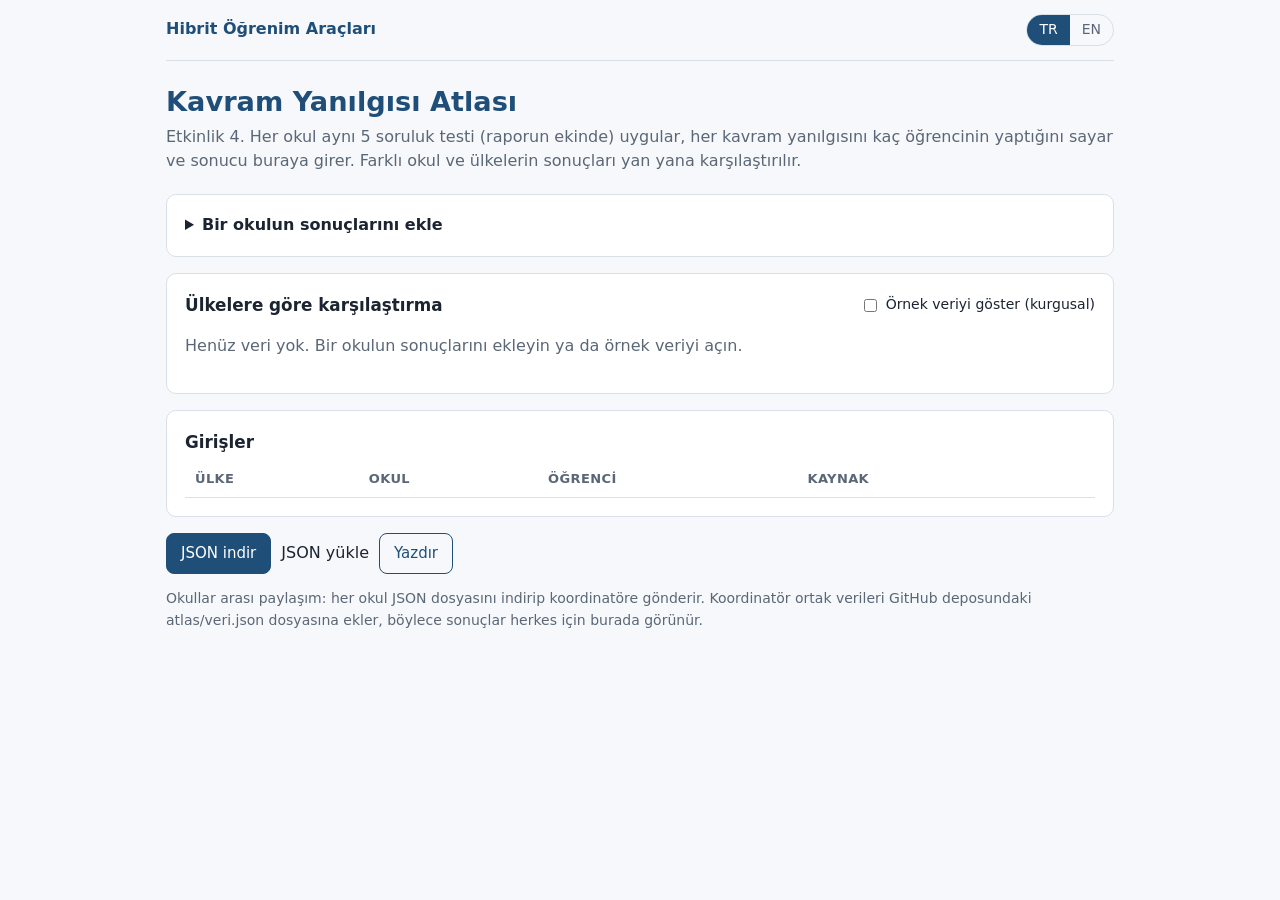
==== atlas/index.html @ b0fda3ae "Hibrit Öğrenim dijital araçları: çıkış bileti, etiket karşılaştırma, atlas, etik pusula, sözlük Co-A" ====
<!doctype html>
<html lang="tr">
<head>
<meta charset="utf-8">
<meta name="viewport" content="width=device-width, initial-scale=1">
<title>Kavram Yanılgısı Atlası</title>
<link rel="stylesheet" href="../assets/style.css">
<style>
  .legend { display:flex; flex-wrap:wrap; gap:12px; font-size:14px; margin-bottom:8px; }
  .legend i { display:inline-block; width:12px; height:12px; border-radius:3px; margin-right:5px; vertical-align:-1px; }
  .kblock { padding:10px 0; border-bottom:1px solid var(--line); }
  .kblock:last-child { border-bottom:0; }
  .mini { display:grid; grid-template-columns: 130px 1fr 48px; gap:8px; align-items:center; font-size:13px; margin:3px 0; }
  .entry { display:grid; gap:8px; grid-template-columns: repeat(auto-fill, minmax(120px, 1fr)); }
  .entry label { font-size:13px; color:var(--muted); display:flex; flex-direction:column; gap:3px; }
</style>
</head>
<body>
<div class="wrap">
  <h1 data-en="Misconception Atlas">Kavram Yanılgısı Atlası</h1>
  <p class="lead" data-en="Station 4. Each school applies the same 5-question test (Appendix of the report), counts how many students made each misconception and enters the result here. Results from different schools and countries are compared side by side.">Etkinlik 4. Her okul aynı 5 soruluk testi (raporun ekinde) uygular, her kavram yanılgısını kaç öğrencinin yaptığını sayar ve sonucu buraya girer. Farklı okul ve ülkelerin sonuçları yan yana karşılaştırılır.</p>

  <details class="card noprint">
    <summary><b data-en="Add a school's results">Bir okulun sonuçlarını ekle</b></summary>
    <div class="entry" style="margin-top:12px">
      <label><span data-en="Country">Ülke</span><input type="text" id="country" placeholder="Türkiye"></label>
      <label><span data-en="School code">Okul kodu</span><input type="text" id="school" placeholder="TR-01"></label>
      <label><span data-en="Number of students">Öğrenci sayısı</span><input type="number" id="n" min="1"></label>
    </div>
    <p class="small muted" style="margin:12px 0 6px" data-en="Number of students who made each misconception:">Her yanılgıyı yapan öğrenci sayısı:</p>
    <div class="entry" id="kin"></div>
    <div class="row" style="margin-top:12px"><button class="btn" id="addrow" data-en="Add">Ekle</button><span id="err" class="small" style="color:var(--bad)"></span></div>
  </details>

  <div class="card">
    <div class="row" style="justify-content:space-between">
      <h3 style="margin:0" data-en="Comparison by country">Ülkelere göre karşılaştırma</h3>
      <label class="small row noprint" style="gap:6px"><input type="checkbox" id="demo"> <span data-en="Show example data (fictional)">Örnek veriyi göster (kurgusal)</span></label>
    </div>
    <p id="demonote" class="small" hidden><span class="pill-warn" data-en="EXAMPLE">ÖRNEK</span> <span data-en="These numbers are invented to show how the page works. They are not research results.">Bu sayılar sayfanın nasıl çalıştığını göstermek için uydurulmuştur, araştırma sonucu değildir.</span></p>
    <div class="legend" id="legend"></div>
    <div id="chart"></div>
  </div>

  <div class="card table-wrap">
    <h3 data-en="Entries">Girişler</h3>
    <table><thead><tr><th data-en="Country">Ülke</th><th data-en="School">Okul</th><th data-en="Students">Öğrenci</th><th data-en="Source">Kaynak</th><th></th></tr></thead><tbody id="list"></tbody></table>
  </div>

  <div class="row noprint">
    <button class="btn" id="export" data-en="Download JSON">JSON indir</button>
    <label class="btn ghost" style="cursor:pointer"><span data-en="Load JSON">JSON yükle</span><input type="file" id="import" accept=".json,application/json" hidden></label>
    <button class="btn ghost" onclick="print()" data-en="Print">Yazdır</button>
  </div>
  <p class="small muted" data-en="Sharing between schools: each school downloads its JSON file and sends it to the coordinator. The coordinator adds the shared files to atlas/veri.json in the GitHub repository so they appear here for everyone.">Okullar arası paylaşım: her okul JSON dosyasını indirip koordinatöre gönderir. Koordinatör ortak verileri GitHub deposundaki atlas/veri.json dosyasına ekler, böylece sonuçlar herkes için burada görünür.</p>
</div>
<script src="../assets/common.js"></script>
<script src="../assets/data.js"></script>
<script>
HO.header('../');
const $ = s => document.querySelector(s);
const COLORS = ['#2f6fa8', '#c0504d', '#4f9a62', '#d08a1c', '#7b5ea7', '#2a9d8f'];
const DEMO = [
  { country: 'Ülke A', school: 'A-01', n: 60, k: { K1: 22, K2: 31, K3: 9, K4: 14, K5: 18, K6: 7, K7: 11, K8: 5 } },
  { country: 'Ülke B', school: 'B-01', n: 48, k: { K1: 15, K2: 29, K3: 4, K4: 6, K5: 21, K6: 3, K7: 8, K8: 2 } },
  { country: 'Ülke C', school: 'C-01', n: 52, k: { K1: 19, K2: 20, K3: 12, K4: 17, K5: 10, K6: 9, K7: 6, K8: 7 } }
];
let local = HO.store.get('ho-atlas', []);
let remote = [];
let demo = false;

$('#kin').innerHTML = MISC.map(m => '<label title="' + HO.esc(m.tr) + '">' + m.code + '<input type="number" min="0" data-k="' + m.code + '"></label>').join('');

function all() { return (demo ? DEMO.map(d => ({ ...d, src: 'demo' })) : []).concat(remote.map(d => ({ ...d, src: 'repo' })), local.map(d => ({ ...d, src: 'local' }))); }
function byCountry(rows) {
  const g = {};
  rows.forEach(r => {
    const c = g[r.country] || (g[r.country] = { n: 0, k: {} });
    c.n += +r.n; MISC.forEach(m => { c.k[m.code] = (c.k[m.code] || 0) + (+r.k[m.code] || 0); });
  });
  return g;
}
function render() {
  const rows = all(); const g = byCountry(rows); const names = Object.keys(g);
  $('#demonote').hidden = !demo;
  $('#legend').innerHTML = names.map((c, i) => '<span><i style="background:' + COLORS[i % COLORS.length] + '"></i>' + HO.esc(c) + ' (n=' + g[c].n + ')</span>').join('');
  $('#chart').innerHTML = names.length ? MISC.map(m =>
    '<div class="kblock"><div class="small"><b>' + m.code + '</b> ' + HO.esc(HO.L(m)) + '</div>' +
    names.map((c, i) => { const p = g[c].n ? Math.round(100 * g[c].k[m.code] / g[c].n) : 0;
      return '<div class="mini"><span class="muted">' + HO.esc(c) + '</span><div class="bar" style="width:' + p + '%;background:' + COLORS[i % COLORS.length] + '"></div><span>' + p + '%</span></div>'; }).join('') + '</div>').join('')
    : '<p class="muted">' + HO.t('Henüz veri yok. Bir okulun sonuçlarını ekleyin ya da örnek veriyi açın.', 'No data yet. Add a school\'s results or turn on the example data.') + '</p>';
  const srcName = s => ({ demo: HO.t('Örnek', 'Example'), repo: HO.t('Ortak veri', 'Shared data'), local: HO.t('Bu tarayıcı', 'This browser') }[s]);
  $('#list').innerHTML = rows.map(r => '<tr><td>' + HO.esc(r.country) + '</td><td>' + HO.esc(r.school) + '</td><td>' + r.n + '</td><td>' + srcName(r.src) + '</td><td>' +
    (r.src === 'local' ? '<button class="btn ghost noprint" data-del="' + HO.esc(r.school) + '">×</button>' : '') + '</td></tr>').join('');
  $('#list').querySelectorAll('[data-del]').forEach(b => b.addEventListener('click', () => {
    local = local.filter(r => r.school !== b.dataset.del); HO.store.set('ho-atlas', local); render(); }));
}
$('#addrow').addEventListener('click', () => {
  const country = $('#country').value.trim(), school = $('#school').value.trim(), n = +$('#n').value;
  const k = {}; let bad = false;
  document.querySelectorAll('#kin input').forEach(i => { k[i.dataset.k] = +i.value || 0; if (k[i.dataset.k] > n) bad = true; });
  if (!country || !school || !n) { $('#err').textContent = HO.t('Ülke, okul kodu ve öğrenci sayısı gerekli.', 'Country, school code and number of students are required.'); return; }
  if (bad) { $('#err').textContent = HO.t('Bir yanılgının sayısı öğrenci sayısını aşamaz.', 'A count cannot exceed the number of students.'); return; }
  $('#err').textContent = '';
  local = local.filter(r => r.school !== school).concat([{ country, school, n, k }]);
  HO.store.set('ho-atlas', local); render();
});
$('#demo').addEventListener('change', e => { demo = e.target.checked; render(); });
$('#export').addEventListener('click', () => HO.download('atlas-' + (local[0] ? local[0].school : 'veri') + '.json', JSON.stringify(local, null, 2), 'application/json'));
$('#import').addEventListener('change', async e => {
  try {
    const data = JSON.parse(await e.target.files[0].text());
    const ok = Array.isArray(data) ? data.filter(r => r && r.country && r.school && r.n && r.k) : [];
    ok.forEach(r => { local = local.filter(x => x.school !== r.school).concat([{ country: String(r.country), school: String(r.school), n: +r.n, k: r.k }]); });
    HO.store.set('ho-atlas', local); render();
  } catch (err) { alert(HO.t('Dosya okunamadı.', 'Could not read the file.')); }
  e.target.value = '';
});
fetch('veri.json').then(r => r.ok ? r.json() : []).then(d => { remote = Array.isArray(d) ? d : []; render(); }).catch(() => {});
document.addEventListener('langchange', render);
HO.applyStatic(); render();
</script>
</body>
</html>
---- assets/style.css ----
:root {
  --bg: #f6f8fb;
  --card: #ffffff;
  --text: #1b2430;
  --muted: #5b6776;
  --line: #d9e0e8;
  --accent: #1f4e79;
  --accent-2: #2f6fa8;
  --accent-soft: #dce6f1;
  --ok: #1e7a4a;
  --ok-soft: #dff3e8;
  --warn: #9a5b00;
  --warn-soft: #fbeed8;
  --bad: #a2332b;
  --bad-soft: #f8e0de;
  --radius: 10px;
}
@media (prefers-color-scheme: dark) {
  :root {
    --bg: #11161d;
    --card: #1a212b;
    --text: #e6ebf1;
    --muted: #9aa6b4;
    --line: #2c3642;
    --accent: #7fb2e5;
    --accent-2: #9cc6ef;
    --accent-soft: #22374d;
    --ok: #6fd19b;
    --ok-soft: #173426;
    --warn: #f0b860;
    --warn-soft: #3a2c14;
    --bad: #f08a80;
    --bad-soft: #3d1d1a;
  }
}
* { box-sizing: border-box; }
html, body { margin: 0; }
body {
  background: var(--bg);
  color: var(--text);
  font: 16px/1.55 system-ui, -apple-system, "Segoe UI", Roboto, Arial, sans-serif;
}
.wrap { max-width: 980px; margin: 0 auto; padding: 0 16px 48px; }
header.top {
  display: flex; align-items: center; justify-content: space-between; gap: 12px;
  padding: 14px 0; border-bottom: 1px solid var(--line); margin-bottom: 24px;
}
header.top a.home { color: var(--accent); text-decoration: none; font-weight: 600; }
.lang { display: inline-flex; border: 1px solid var(--line); border-radius: 999px; overflow: hidden; }
.lang button { border: 0; background: transparent; color: var(--muted); padding: 4px 12px; cursor: pointer; font: inherit; font-size: 14px; }
.lang button.on { background: var(--accent); color: var(--card); }
h1 { font-size: 1.7rem; line-height: 1.25; margin: 0 0 6px; color: var(--accent); }
h2 { font-size: 1.2rem; margin: 28px 0 10px; }
h3 { font-size: 1.05rem; margin: 0 0 6px; }
p.lead { color: var(--muted); margin: 0 0 20px; }
.card {
  background: var(--card); border: 1px solid var(--line); border-radius: var(--radius);
  padding: 18px; margin-bottom: 16px;
}
.grid { display: grid; gap: 14px; grid-template-columns: repeat(auto-fill, minmax(260px, 1fr)); }
a.tool { display: block; text-decoration: none; color: inherit; transition: border-color .15s, transform .15s; }
a.tool:hover { border-color: var(--accent-2); transform: translateY(-2px); }
.tag { display: inline-block; font-size: 12px; font-weight: 600; letter-spacing: .02em; padding: 2px 8px; border-radius: 999px; background: var(--accent-soft); color: var(--accent); margin-bottom: 8px; }
.muted { color: var(--muted); }
.small { font-size: 14px; }
button.btn, a.btn {
  display: inline-flex; align-items: center; justify-content: center; gap: 6px;
  border: 1px solid var(--accent); background: var(--accent); color: var(--card);
  padding: 8px 14px; border-radius: 8px; font: inherit; font-size: 15px; cursor: pointer; text-decoration: none;
}
button.btn.ghost, a.btn.ghost { background: transparent; color: var(--accent); }
button.btn:disabled { opacity: .45; cursor: not-allowed; }
.row { display: flex; flex-wrap: wrap; gap: 10px; align-items: center; }
select, input[type=text], input[type=number], textarea {
  font: inherit; color: var(--text); background: var(--card);
  border: 1px solid var(--line); border-radius: 8px; padding: 7px 10px; max-width: 100%;
}
textarea { width: 100%; min-height: 70px; }
.table-wrap { overflow-x: auto; }
table { border-collapse: collapse; width: 100%; font-size: 15px; }
th, td { border-bottom: 1px solid var(--line); padding: 8px 10px; text-align: left; vertical-align: middle; }
th { color: var(--muted); font-weight: 600; font-size: 13px; text-transform: uppercase; letter-spacing: .03em; }
.stat { font-size: 2rem; font-weight: 700; color: var(--accent); line-height: 1.1; }
.stats { display: grid; gap: 12px; grid-template-columns: repeat(auto-fit, minmax(150px, 1fr)); }
.bar { height: 14px; border-radius: 4px; background: var(--accent-2); min-width: 2px; }
.bar.bad { background: var(--bad); }
.bar.ok { background: var(--ok); }
.barrow { display: grid; grid-template-columns: 150px 1fr 56px; gap: 10px; align-items: center; margin: 6px 0; font-size: 14px; }
@media (max-width: 560px) { .barrow { grid-template-columns: 90px 1fr 48px; } }
.pill-ok { background: var(--ok-soft); color: var(--ok); padding: 2px 8px; border-radius: 6px; font-size: 13px; font-weight: 600; }
.pill-bad { background: var(--bad-soft); color: var(--bad); padding: 2px 8px; border-radius: 6px; font-size: 13px; font-weight: 600; }
.pill-warn { background: var(--warn-soft); color: var(--warn); padding: 2px 8px; border-radius: 6px; font-size: 13px; font-weight: 600; }
.big { font-size: clamp(1.4rem, 4vw, 2.4rem); font-weight: 700; line-height: 1.3; }
.counter { display: grid; grid-template-columns: 1fr auto auto auto; gap: 8px; align-items: center; padding: 10px 0; border-bottom: 1px solid var(--line); }
.counter .n { min-width: 2.2em; text-align: center; font-size: 1.4rem; font-weight: 700; }
.counter button { width: 44px; height: 44px; font-size: 1.3rem; padding: 0; }
.note { border-left: 4px solid var(--accent-2); background: var(--accent-soft); padding: 10px 14px; border-radius: 6px; font-size: 14px; }
footer { margin-top: 40px; color: var(--muted); font-size: 13px; }
@media print {
  header.top, .noprint, footer { display: none !important; }
  body { background: #fff; color: #000; }
  .card { border-color: #bbb; break-inside: avoid; }
}
.grid > *, .stats > * { min-width: 0; }
td code { white-space: normal; word-break: break-word; }
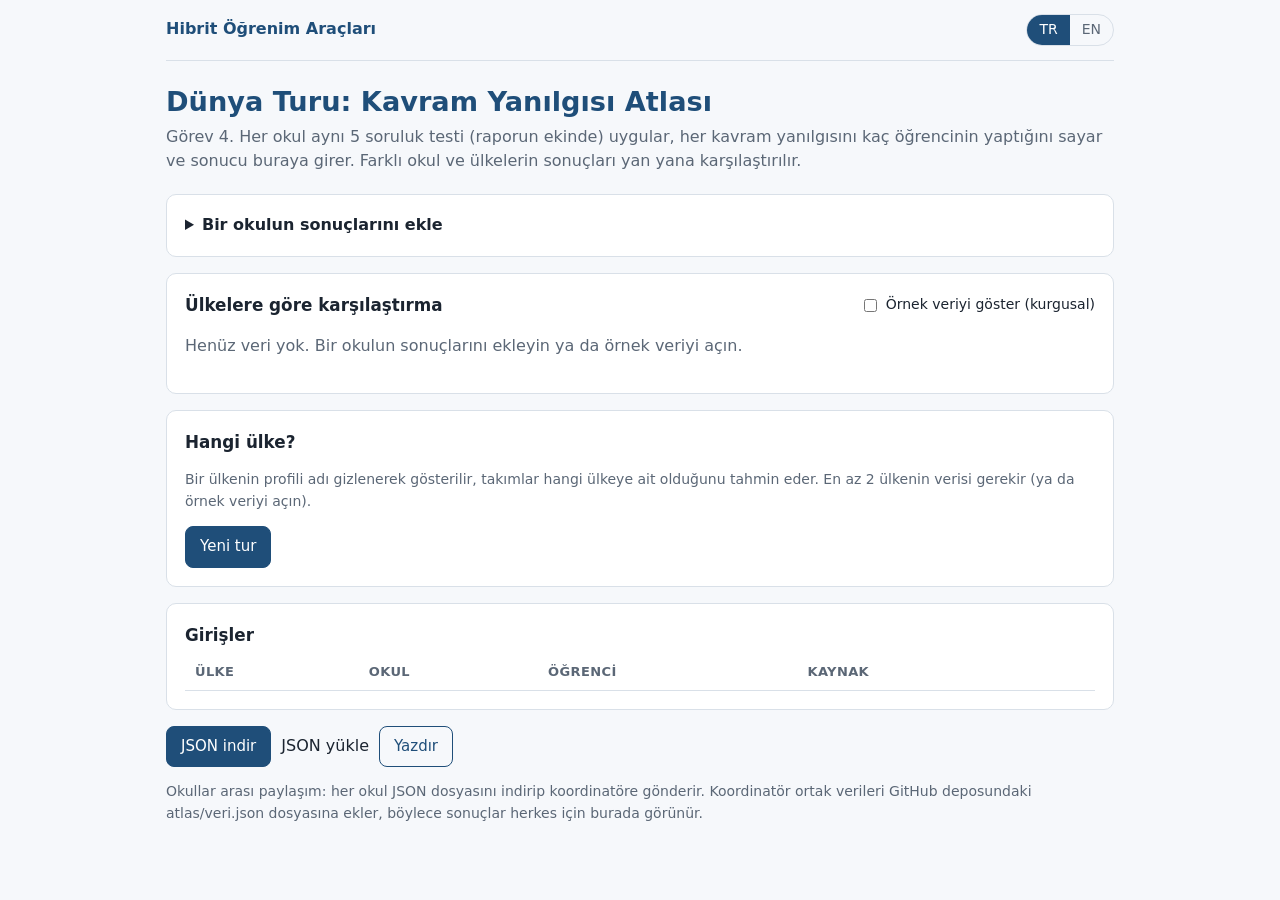
==== commit 6feb40a3: "Kayıp Mantık Ajansı: oyunlaştırma, puan tablosu, çark, düello, Sınıf vs YZ skoru Co-Authored-By: Cla" ====
--- a/atlas/index.html
+++ b/atlas/index.html
@@ -17,8 +17,8 @@
 </head>
 <body>
 <div class="wrap">
-  <h1 data-en="Misconception Atlas">Kavram Yanılgısı Atlası</h1>
-  <p class="lead" data-en="Station 4. Each school applies the same 5-question test (Appendix of the report), counts how many students made each misconception and enters the result here. Results from different schools and countries are compared side by side.">Etkinlik 4. Her okul aynı 5 soruluk testi (raporun ekinde) uygular, her kavram yanılgısını kaç öğrencinin yaptığını sayar ve sonucu buraya girer. Farklı okul ve ülkelerin sonuçları yan yana karşılaştırılır.</p>
+  <h1 data-en="World Tour: Misconception Atlas">Dünya Turu: Kavram Yanılgısı Atlası</h1>
+  <p class="lead" data-en="Station 4. Each school applies the same 5-question test (Appendix of the report), counts how many students made each misconception and enters the result here. Results from different schools and countries are compared side by side.">Görev 4. Her okul aynı 5 soruluk testi (raporun ekinde) uygular, her kavram yanılgısını kaç öğrencinin yaptığını sayar ve sonucu buraya girer. Farklı okul ve ülkelerin sonuçları yan yana karşılaştırılır.</p>
 
   <details class="card noprint">
     <summary><b data-en="Add a school's results">Bir okulun sonuçlarını ekle</b></summary>
@@ -40,6 +40,12 @@
     <p id="demonote" class="small" hidden><span class="pill-warn" data-en="EXAMPLE">ÖRNEK</span> <span data-en="These numbers are invented to show how the page works. They are not research results.">Bu sayılar sayfanın nasıl çalıştığını göstermek için uydurulmuştur, araştırma sonucu değildir.</span></p>
     <div class="legend" id="legend"></div>
     <div id="chart"></div>
+  </div>
+
+  <div class="card noprint">
+    <h3 data-en="Guess the country!">Hangi ülke?</h3>
+    <p class="small muted" data-en="A country's profile is shown without its name. Teams guess which country it belongs to. Needs data from at least 2 countries (or turn on the example data).">Bir ülkenin profili adı gizlenerek gösterilir, takımlar hangi ülkeye ait olduğunu tahmin eder. En az 2 ülkenin verisi gerekir (ya da örnek veriyi açın).</p>
+    <div id="guess"><button class="btn" id="gstart" data-en="New round">Yeni tur</button></div>
   </div>
 
   <div class="card table-wrap">
@@ -106,6 +112,26 @@
   HO.store.set('ho-atlas', local); render();
 });
 $('#demo').addEventListener('change', e => { demo = e.target.checked; render(); });
+
+// Hangi ülke? tahmin oyunu
+let gScore = 0, gRounds = 0;
+function guessRound() {
+  const g = byCountry(all()); const names = Object.keys(g);
+  if (names.length < 2) { $('#guess').innerHTML = '<p class="pill-warn">' + HO.t('En az 2 ülke gerekli.', 'At least 2 countries needed.') + '</p> <button class="btn" id="gstart">' + HO.t('Yeni tur', 'New round') + '</button>'; $('#gstart').addEventListener('click', guessRound); return; }
+  const target = names[Math.floor(Math.random() * names.length)]; const c = g[target];
+  const top = MISC.map(m => [m, c.n ? Math.round(100 * c.k[m.code] / c.n) : 0]).sort((a, b) => b[1] - a[1]).slice(0, 4);
+  $('#guess').innerHTML = '<p class="small">' + HO.t('Gizli profil: en sık 4 yanılgı', 'Mystery profile: top 4 misconceptions') + '</p>' +
+    top.map(([m, p]) => '<div class="barrow"><span><b>' + m.code + '</b> ' + HO.esc(HO.L(m)) + '</span><div class="bar" style="width:' + p + '%"></div><span>' + p + '%</span></div>').join('') +
+    '<div class="row" style="margin-top:10px">' + names.map(nm => '<button class="btn ghost" data-g="' + HO.esc(nm) + '">' + HO.esc(nm) + '</button>').join('') + '</div><p id="gfb" style="min-height:1.5em"></p>';
+  $('#guess').querySelectorAll('[data-g]').forEach(b => b.addEventListener('click', () => {
+    if ($('#guess').dataset.done === '1') return; $('#guess').dataset.done = '1';
+    const ok = b.dataset.g === target; gRounds++; if (ok) { gScore++; HO.confetti(); }
+    $('#gfb').innerHTML = (ok ? '<span class="pill-ok">' + HO.t('Doğru tahmin!', 'Correct!') + '</span>' : '<span class="pill-bad">' + HO.t('Olmadı. Cevap: ', 'Not quite. Answer: ') + HO.esc(target) + '</span>') +
+      ' <span class="muted small">' + HO.t('Skor: ', 'Score: ') + gScore + ' / ' + gRounds + '</span> <button class="btn" id="gnext">' + HO.t('Yeni tur', 'New round') + '</button>';
+    $('#gnext').addEventListener('click', () => { $('#guess').dataset.done = ''; guessRound(); });
+  }));
+}
+$('#gstart').addEventListener('click', guessRound);
 $('#export').addEventListener('click', () => HO.download('atlas-' + (local[0] ? local[0].school : 'veri') + '.json', JSON.stringify(local, null, 2), 'application/json'));
 $('#import').addEventListener('change', async e => {
   try {
--- a/assets/style.css
+++ b/assets/style.css
@@ -103,3 +103,22 @@
 }
 .grid > *, .stats > * { min-width: 0; }
 td code { white-space: normal; word-break: break-word; }
+
+/* --- Oyun öğeleri --- */
+.timer { font-variant-numeric: tabular-nums; font-size: clamp(2rem, 7vw, 3.4rem); font-weight: 800; color: var(--accent); line-height: 1; }
+.timer.low { color: var(--bad); animation: pulse .6s ease-in-out infinite alternate; }
+@keyframes pulse { from { transform: scale(1); } to { transform: scale(1.08); } }
+.scoreboard { display: grid; grid-template-columns: 1fr auto 1fr; gap: 12px; align-items: center; text-align: center; }
+.scoreboard .side { background: var(--accent-soft); border-radius: var(--radius); padding: 16px 8px; }
+.scoreboard .side.ai { background: var(--bad-soft); }
+.scoreboard .pts { font-size: clamp(2.4rem, 9vw, 4rem); font-weight: 800; line-height: 1; }
+.scoreboard .vs { font-weight: 800; color: var(--muted); }
+.celebrate { text-align: center; padding: 22px 12px; border-radius: var(--radius); background: var(--ok-soft); color: var(--ok); font-weight: 700; font-size: 1.3rem; animation: pop .5s ease-out; }
+@keyframes pop { 0% { transform: scale(.7); opacity: 0; } 70% { transform: scale(1.05); } 100% { transform: scale(1); opacity: 1; } }
+.confetti { position: fixed; inset: 0; pointer-events: none; overflow: hidden; z-index: 50; }
+.confetti i { position: absolute; top: -12px; width: 9px; height: 14px; border-radius: 2px; animation: fall linear forwards; }
+@keyframes fall { to { transform: translateY(105vh) rotate(720deg); } }
+.badge { display: inline-block; font-size: 12px; font-weight: 700; padding: 3px 9px; border-radius: 999px; background: var(--warn-soft); color: var(--warn); margin: 2px; }
+.stamp { display: inline-flex; width: 26px; height: 26px; border-radius: 50%; border: 2px dashed var(--line); align-items: center; justify-content: center; font-size: 12px; font-weight: 700; color: var(--muted); cursor: pointer; background: transparent; padding: 0; }
+.stamp.on { border-style: solid; border-color: var(--ok); background: var(--ok); color: var(--card); }
+@media (prefers-reduced-motion: reduce) { .confetti { display: none; } .timer.low, .celebrate { animation: none; } }
